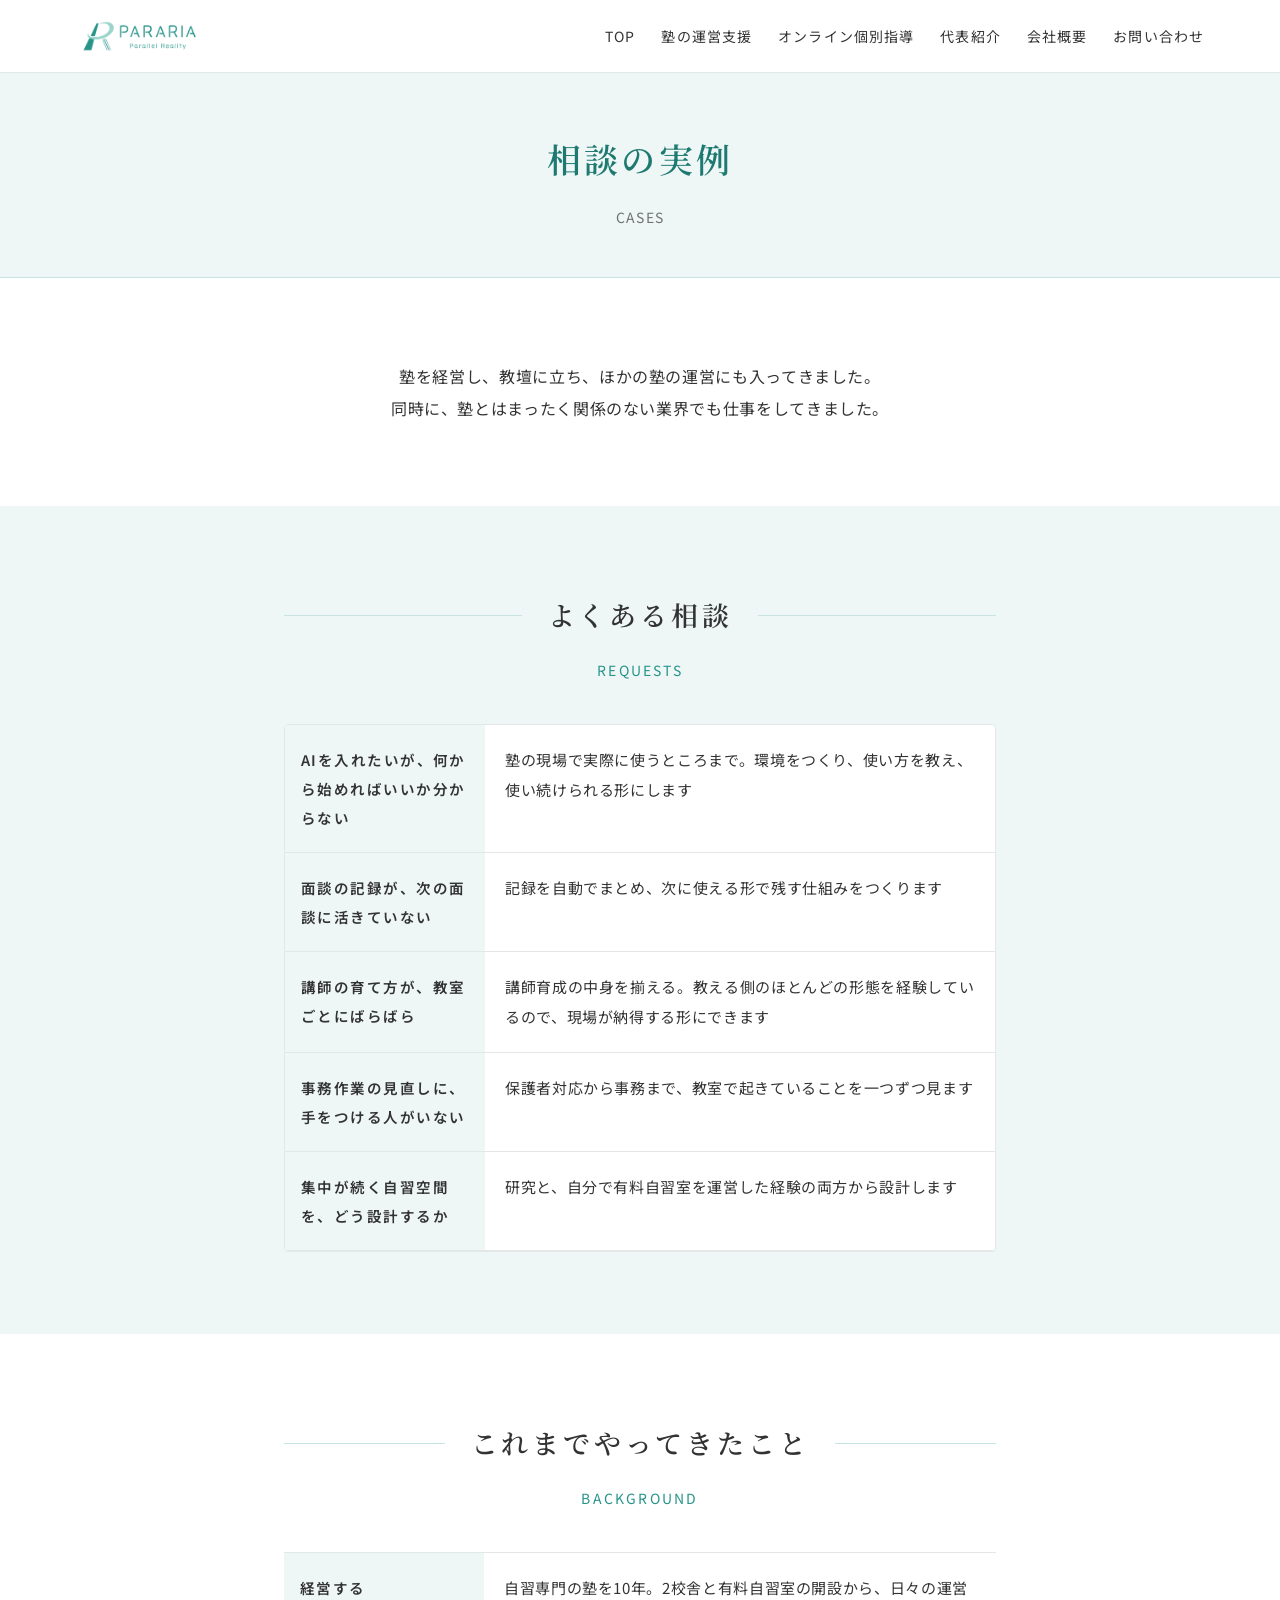
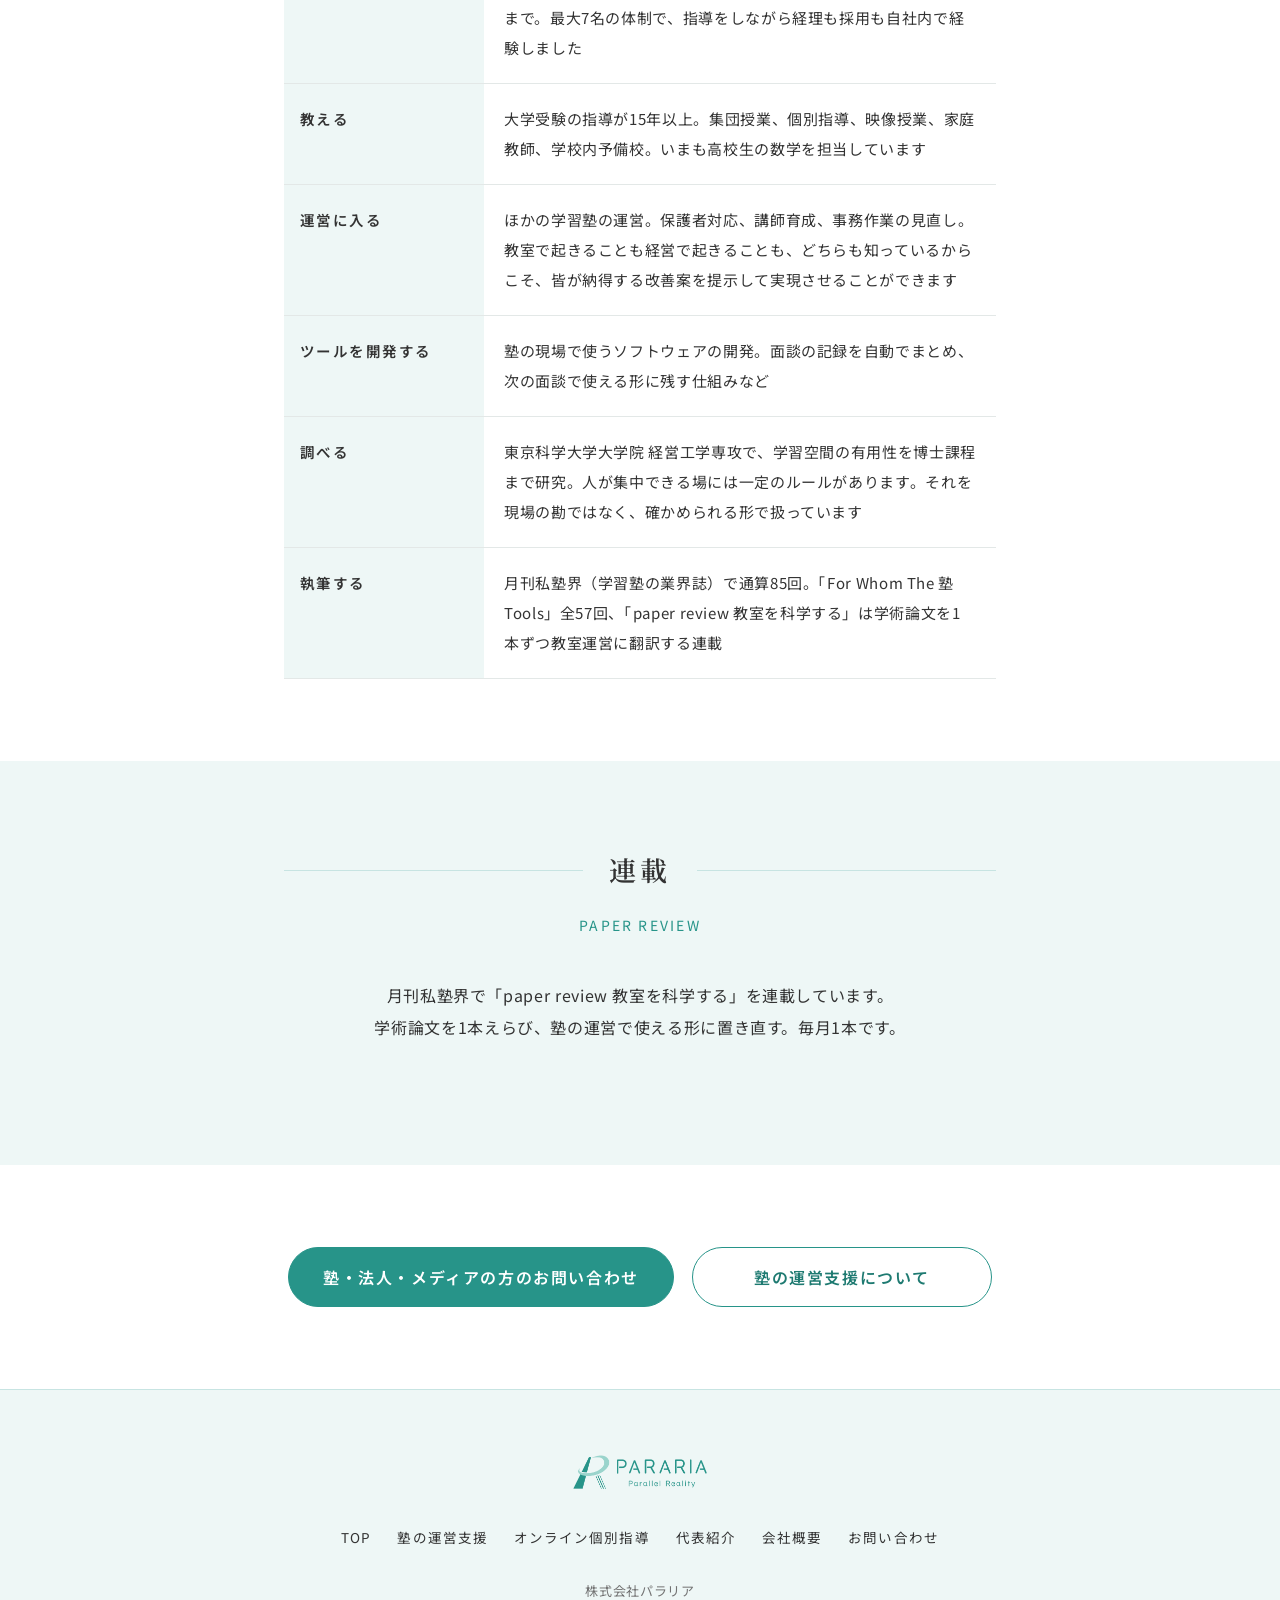
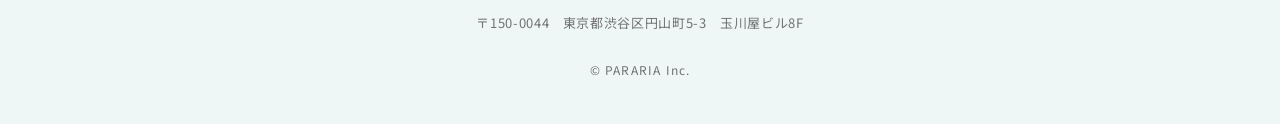
==== card.html @ 1475cfd8 "名刺のQRの飛び先として /card を追加（noindex）" ====
<!DOCTYPE html>
<html lang="ja">
<head>
<meta charset="UTF-8">
<meta name="viewport" content="width=device-width, initial-scale=1">
<title>相談の実例｜株式会社パラリア</title>
<meta name="description" content="学習塾の運営支援。面談記録の仕組み、講師育成、事務作業の見直し、生成AIの導入、自習空間の設計。">
<meta name="robots" content="noindex, follow">
<link rel="icon" href="assets/img/logo-mark.png">
<link rel="preconnect" href="https://fonts.googleapis.com">
<link rel="preconnect" href="https://fonts.gstatic.com" crossorigin>
<link href="https://fonts.googleapis.com/css2?family=Noto+Sans+JP:wght@400;500;600;700&family=Noto+Serif+JP:wght@500;600&display=swap" rel="stylesheet">
<link rel="stylesheet" href="assets/style.css">
</head>
<body>

<header class="header">
  <div class="header-inner">
    <a class="brand" href="index.html"><img src="assets/img/logo.png" alt="PARARIA Parallel Reality"></a>
    <nav class="nav">
      <ul>
        <li><a href="index.html">TOP</a></li>
        <li><a href="corporate.html">塾の運営支援</a></li>
        <li><a href="online.html">オンライン個別指導</a></li>
        <li><a href="profile.html">代表紹介</a></li>
        <li><a href="company.html">会社概要</a></li>
        <li><a href="contact.html">お問い合わせ</a></li>
      </ul>
    </nav>
  </div>
</header>

<main>

  <section class="pagehead">
    <h1>相談の実例</h1>
    <p>CASES</p>
  </section>

  <section class="section">
    <div class="wrap narrow">
      <p class="lead" style="margin-bottom:0">
        塾を経営し、教壇に立ち、ほかの塾の運営にも入ってきました。<br>
        同時に、塾とはまったく関係のない業界でも仕事をしてきました。
      </p>
    </div>
  </section>

  <section class="section tint">
    <div class="wrap narrow">
      <h2 class="section-title">よくある相談</h2>
      <p class="section-sub">REQUESTS</p>
      <div class="deflist">
        <dl>
          <dt>AIを入れたいが、何から始めればいいか分からない</dt>
          <dd>塾の現場で実際に使うところまで。環境をつくり、使い方を教え、使い続けられる形にします</dd>
        </dl>
        <dl>
          <dt>面談の記録が、次の面談に活きていない</dt>
          <dd>記録を自動でまとめ、次に使える形で残す仕組みをつくります</dd>
        </dl>
        <dl>
          <dt>講師の育て方が、教室ごとにばらばら</dt>
          <dd>講師育成の中身を揃える。教える側のほとんどの形態を経験しているので、現場が納得する形にできます</dd>
        </dl>
        <dl>
          <dt>事務作業の見直しに、手をつける人がいない</dt>
          <dd>保護者対応から事務まで、教室で起きていることを一つずつ見ます</dd>
        </dl>
        <dl>
          <dt>集中が続く自習空間を、どう設計するか</dt>
          <dd>研究と、自分で有料自習室を運営した経験の両方から設計します</dd>
        </dl>
      </div>
    </div>
  </section>

  <section class="section">
    <div class="wrap narrow">
      <h2 class="section-title">これまでやってきたこと</h2>
      <p class="section-sub">BACKGROUND</p>
      <div class="deflist">
        <dl>
          <dt>経営する</dt>
          <dd>自習専門の塾を10年。2校舎と有料自習室の開設から、日々の運営まで。最大7名の体制で、指導をしながら経理も採用も自社内で経験しました</dd>
        </dl>
        <dl>
          <dt>教える</dt>
          <dd>大学受験の指導が15年以上。集団授業、個別指導、映像授業、家庭教師、学校内予備校。いまも高校生の数学を担当しています</dd>
        </dl>
        <dl>
          <dt>運営に入る</dt>
          <dd>ほかの学習塾の運営。保護者対応、講師育成、事務作業の見直し。教室で起きることも経営で起きることも、どちらも知っているからこそ、皆が納得する改善案を提示して実現させることができます</dd>
        </dl>
        <dl>
          <dt>ツールを開発する</dt>
          <dd>塾の現場で使うソフトウェアの開発。面談の記録を自動でまとめ、次の面談で使える形に残す仕組みなど</dd>
        </dl>
        <dl>
          <dt>調べる</dt>
          <dd>東京科学大学大学院 経営工学専攻で、学習空間の有用性を博士課程まで研究。人が集中できる場には一定のルールがあります。それを現場の勘ではなく、確かめられる形で扱っています</dd>
        </dl>
        <dl>
          <dt>執筆する</dt>
          <dd>月刊私塾界（学習塾の業界誌）で通算85回。「For Whom The 塾 Tools」全57回、「paper review 教室を科学する」は学術論文を1本ずつ教室運営に翻訳する連載</dd>
        </dl>
      </div>
    </div>
  </section>

  <section class="section tint">
    <div class="wrap narrow">
      <h2 class="section-title">連載</h2>
      <p class="section-sub">PAPER REVIEW</p>
      <p class="lead" style="font-size:1rem">
        月刊私塾界で「paper review 教室を科学する」を連載しています。<br>
        学術論文を1本えらび、塾の運営で使える形に置き直す。毎月1本です。
      </p>
    </div>
  </section>

  <section class="section">
    <div class="wrap narrow">
      <div class="btns" style="margin-top:0">
        <a class="btn" href="form-corporate.html">塾・法人・メディアの方のお問い合わせ</a>
        <a class="btn ghost" href="corporate.html">塾の運営支援について</a>
      </div>
    </div>
  </section>

</main>

<footer class="footer">
  <div class="wrap">
    <img class="flogo" src="assets/img/logo.png" alt="PARARIA">
    <nav>
      <ul>
        <li><a href="index.html">TOP</a></li>
        <li><a href="corporate.html">塾の運営支援</a></li>
        <li><a href="online.html">オンライン個別指導</a></li>
        <li><a href="profile.html">代表紹介</a></li>
        <li><a href="company.html">会社概要</a></li>
        <li><a href="contact.html">お問い合わせ</a></li>
      </ul>
    </nav>
    <p class="meta">株式会社パラリア</p>
    <p class="meta">〒150-0044　東京都渋谷区円山町5-3　玉川屋ビル8F</p>
    <p class="copy">&copy; PARARIA Inc.</p>
  </div>
</footer>

</body>
</html>
---- assets/style.css ----
@charset "UTF-8";
/* =========================================================
   PARARIA / 株式会社パラリア コーポレートサイト
   現行サイト（Wix）のデザインを踏襲した静的スタイル
   ブランドカラーはロゴ原本(pararia-yoko.png)から実測した値を正とする
   ========================================================= */

:root{
  --teal:        #279489;  /* ロゴ本体のティール（主色） */
  --teal-dark:   #1E7A71;  /* ホバー・フッター */
  --mint:        #9AD4CC;  /* ロゴのスウッシュ */
  --mint-line:   #C7E4E2;  /* 罫線・表ヘッダ */
  --mint-bg:     #EEF7F6;  /* 淡い面 */
  --navy:        #003A96;  /* 補助（法人向けの締め） */
  --text:        #333333;
  --sub:         #727272;
  --line:        #E3E8E7;
  --white:       #FFFFFF;

  --serif: "Noto Serif JP", "Yu Mincho", "游明朝", "YuMincho", "Hiragino Mincho ProN", serif;
  --sans:  "Noto Sans JP", "Yu Gothic", "游ゴシック", "YuGothic", "Hiragino Sans", "Meiryo", sans-serif;

  --wrap: 1000px;
}

*,*::before,*::after{ box-sizing:border-box; }

html{ scroll-behavior:smooth; }

body{
  margin:0;
  font-family:var(--sans);
  font-size:16px;
  line-height:2;
  color:var(--text);
  background:var(--white);
  -webkit-font-smoothing:antialiased;
  letter-spacing:.04em;
}

img{ max-width:100%; height:auto; display:block; }
a{ color:var(--teal); }

.wrap{ width:100%; max-width:var(--wrap); margin:0 auto; padding:0 24px; }
.narrow{ max-width:760px; }

/* ---------------- ヘッダー ---------------- */
.header{
  position:sticky; top:0; z-index:100;
  background:rgba(255,255,255,.96);
  backdrop-filter:saturate(140%) blur(6px);
  border-bottom:1px solid var(--line);
}
.header-inner{
  display:flex; align-items:center; justify-content:space-between;
  gap:24px; padding:14px 24px; max-width:1180px; margin:0 auto;
}
.brand{ display:block; flex:0 0 auto; }
.brand img{ height:44px; width:auto; }

.nav ul{
  display:flex; flex-wrap:wrap; justify-content:flex-end;
  gap:4px 22px; list-style:none; margin:0; padding:0;
}
.nav a{
  display:inline-block; padding:4px 2px;
  font-size:14px; line-height:1.6; letter-spacing:.08em;
  color:var(--text); text-decoration:none; white-space:nowrap;
  border-bottom:1px solid transparent;
}
.nav a:hover{ color:var(--teal); border-bottom-color:var(--teal); }
.nav a[aria-current="page"]{ color:var(--teal); border-bottom-color:var(--teal); }

/* ---------------- ヒーロー ----------------
   写真を使わず、ブランドカラーのベタ面に白抜きロゴを置く。
   ・閉校した校舎の写真を看板にしなくて済む
   ・代表の顔を出さないので「個人商店」に見えない
   会社として名乗るためだけの面なので、要素はロゴ・一行・補足の3つに絞る。 */
.hero{
  background:var(--teal);
  padding:78px 0 74px;
  text-align:center;
}
.hero .biglogo{
  height:clamp(56px,7.4vw,92px); width:auto;
  margin:0 auto 32px;
}
.hero .rule{
  width:56px; height:1px; background:rgba(255,255,255,.45);
  margin:0 auto 30px;
}
.hero .headline{
  font-family:var(--serif);
  font-size:clamp(21px,3.5vw,34px);
  line-height:1.7; font-weight:600; color:#fff;
  letter-spacing:.06em;
  /* 下の .hero p の max-width:660px がこの見出しにも効くため、
     margin を 0 にすると 660px の箱ごと左へ寄る。auto と max-width 解除で中央に戻す */
  max-width:none; margin:0 auto 24px;
  /* 末尾の句点と字送りの分だけ右に余白が出て、中央揃えでも左寄りに見える。その半分を戻す */
  text-indent:.28em;
}
.hero p{
  margin:0 auto 10px; max-width:660px;
  color:rgba(255,255,255,.93); font-size:15.5px;
}
.hero p:last-child{ margin-bottom:0; }

/* パラリアとは の冒頭に降ろしたステートメント */
.statement{
  font-family:var(--serif);
  font-size:clamp(21px,3.2vw,31px);
  line-height:1.8; font-weight:600; color:var(--teal-dark);
  letter-spacing:.06em; text-align:center;
  margin:0 auto 44px; padding-bottom:34px;
  border-bottom:1px solid var(--mint-line);
}

/* 下層ページの見出し帯 */
.pagehead{
  background:var(--mint-bg);
  border-bottom:1px solid var(--mint-line);
  padding:52px 0 46px; text-align:center;
}
.pagehead h1{
  font-family:var(--serif); font-weight:600;
  font-size:clamp(24px,3.4vw,34px); letter-spacing:.1em;
  margin:0 0 10px; color:var(--teal-dark);
}
.pagehead p{ margin:0; color:var(--sub); font-size:14px; letter-spacing:.1em; }

/* ---------------- セクション ---------------- */
.section{ padding:82px 0; }
.section.tint{ background:var(--mint-bg); }
.section.tight{ padding:56px 0; }

.section-title{
  display:flex; align-items:center; gap:26px;
  font-family:var(--serif); font-weight:600;
  font-size:clamp(20px,2.8vw,27px); letter-spacing:.14em;
  color:var(--text); margin:0 0 14px; text-align:center;
}
.section-title::before,
.section-title::after{
  content:""; flex:1 1 0; height:1px; background:var(--mint-line);
}
.section-sub{
  text-align:center; color:var(--teal); font-size:14px;
  letter-spacing:.16em; margin:0 0 40px;
}
.lead{ text-align:center; font-size:16px; margin:0 auto 40px; max-width:760px; }

/* ---------------- 日本語の改行 ----------------
   「〜ありません。」の「ん。」だけが次行に落ちるのを防ぐ。
   auto-phrase＝文節で折り返す／balance＝行の長さを揃える／pretty＝最終行を1語にしない。
   いずれも未対応ブラウザでは既定値と同じ挙動になるので、壊れる方向の副作用が無い */
h1, h2, h3,
.statement, .section-title, .lead, .page-title{
  word-break:auto-phrase; text-wrap:balance;
}
p, li, dd, dt{ text-wrap:pretty; }
/* ここで絶対に割らせたくない語句に付ける（auto-phrase 非対応ブラウザ向けの保険） */
.nobr{ white-space:nowrap; }
.lead strong{ color:var(--teal-dark); }

/* ---------------- ボタン ---------------- */
.btns{ display:flex; flex-wrap:wrap; gap:18px; justify-content:center; margin-top:44px; }
.btn{
  display:inline-flex; align-items:center; justify-content:center; gap:.5em;
  min-width:300px; padding:17px 34px;
  background:var(--teal); color:#fff; text-decoration:none;
  border:1px solid var(--teal); border-radius:999px;
  font-size:16px; font-weight:600; letter-spacing:.1em; line-height:1.5;
  transition:background .2s, color .2s, transform .2s;
}
.btn:hover{ background:var(--teal-dark); border-color:var(--teal-dark); transform:translateY(-1px); }
.btn.ghost{ background:#fff; color:var(--teal-dark); }
.btn.ghost:hover{ background:var(--teal); color:#fff; }
.btn.sm{ min-width:200px; padding:12px 26px; font-size:14px; }

/* ---------------- 2つの入口 ---------------- */
.gates{ display:grid; grid-template-columns:repeat(2,1fr); gap:28px; }
.gate{
  display:flex; flex-direction:column;
  background:#fff; border:1px solid var(--mint-line); border-radius:6px;
  padding:38px 32px 32px; text-align:center;
  color:var(--text); text-decoration:none;
  transition:box-shadow .25s, transform .25s;
}
.gate,.gate *{ text-decoration:none; }
.gate:hover{ box-shadow:0 10px 30px rgba(39,148,137,.13); transform:translateY(-2px); }
.gate .tag{
  display:inline-block; align-self:center;
  background:var(--teal); color:#fff; border-radius:999px;
  font-size:12px; letter-spacing:.16em; padding:5px 18px; margin-bottom:20px;
}
.gate h3{
  font-family:var(--serif); font-size:21px; font-weight:600;
  letter-spacing:.08em; margin:0 0 14px; line-height:1.7;
}
.gate p{ margin:0 0 26px; font-size:14.5px; color:var(--sub); text-align:left; }
.gate .btn{ min-width:0; width:100%; margin-top:auto; }

/* ---------------- カード（3列・4列） ---------------- */
.cards{ display:grid; gap:26px; }
.cards.c3{ grid-template-columns:repeat(3,1fr); }
.cards.c4{ grid-template-columns:repeat(4,1fr); }
.card{
  background:#fff; border:1px solid var(--line); border-radius:6px;
  padding:32px 26px; text-align:center;
}
.card .num{
  display:inline-flex; align-items:center; justify-content:center;
  width:34px; height:34px; border-radius:50%;
  background:var(--mint); color:#fff; font-size:14px; font-weight:700;
  margin-bottom:16px;
}
.card h3{
  font-size:17px; font-weight:600; letter-spacing:.06em;
  color:var(--teal-dark); margin:0 0 12px; line-height:1.7;
}
.card p{ margin:0; font-size:14.5px; color:var(--sub); text-align:left; }

/* VALUES */
.values{ display:grid; grid-template-columns:repeat(3,1fr); gap:0; border:1px solid var(--mint-line); }
.value{ padding:38px 30px; text-align:center; border-right:1px solid var(--mint-line); background:#fff; }
.value:last-child{ border-right:0; }
.value .no{ font-family:var(--serif); font-size:13px; letter-spacing:.2em; color:var(--mint); display:block; margin-bottom:14px; }
.value h3{ font-family:var(--serif); font-size:19px; font-weight:600; letter-spacing:.08em; margin:0 0 14px; color:var(--teal-dark); line-height:1.7; }
.value p{ margin:0; font-size:14px; color:var(--sub); }

/* ---------------- 実践と研究（2軸を並べて「両方ある」ことを一目で見せる） ---------------- */
.axes{ display:grid; grid-template-columns:1fr 1fr; gap:0; border:1px solid var(--mint-line); background:#fff; }
.axis{ padding:38px 34px; border-right:1px solid var(--mint-line); }
.axis:last-child{ border-right:0; }
.axis-label{
  display:block; font-family:var(--serif); font-size:20px; font-weight:600;
  color:var(--teal-dark); letter-spacing:.18em; text-align:center;
  padding-bottom:18px; margin-bottom:26px; border-bottom:1px solid var(--mint-line);
}
.axis dl{ margin:0 0 24px; }
.axis dl:last-child{ margin-bottom:0; }
.axis dt{
  font-size:15px; font-weight:600; color:var(--text); letter-spacing:.08em;
  margin:0 0 7px; padding-left:16px; position:relative;
}
.axis dt::before{
  content:""; position:absolute; left:0; top:.66em;
  width:7px; height:7px; background:var(--mint); border-radius:50%;
}
.axis dd{ margin:0; padding-left:16px; font-size:14.5px; color:var(--sub); line-height:1.85; }

/* ---------------- 写真帯 ---------------- */
.photos{ display:grid; grid-template-columns:repeat(3,1fr); gap:14px; }
.photos img{ width:100%; aspect-ratio:1/.92; object-fit:cover; border-radius:3px; }

/* ---------------- 代表 ---------------- */
.profile{ display:grid; grid-template-columns:340px 1fr; gap:52px; align-items:start; }
.profile-photo img{ width:100%; border-radius:4px; }
.profile-photo .cap{ margin-top:12px; text-align:center; font-size:13px; color:var(--sub); letter-spacing:.08em; }
.profile-body h2{
  font-family:var(--serif); font-size:26px; font-weight:600;
  letter-spacing:.08em; margin:0 0 6px; line-height:1.6;
}
.profile-body .name{ font-size:15px; color:var(--sub); letter-spacing:.14em; margin:0 0 28px; }
.profile-body .quote{
  font-family:var(--serif); font-size:20px; color:var(--teal-dark);
  border-left:3px solid var(--mint); padding-left:20px; margin:0 0 26px; line-height:1.9;
}
.profile-body p{ margin:0 0 20px; }

/* ---------------- 定義リスト（会社概要） ---------------- */
.deflist{ border-top:1px solid var(--line); background:#fff; }
/* 淡い面のセクションに置いたときは、見出し列が背景と同化しないよう枠で締める */
.section.tint .deflist{ border:1px solid var(--line); border-radius:4px; overflow:hidden; }
.deflist dl{ display:grid; grid-template-columns:200px 1fr; margin:0; border-bottom:1px solid var(--line); }
/* 見出し語が長い一覧（業種名など）は見出し列を広げて折り返させない */
.deflist.wide dl{ grid-template-columns:230px 1fr; }
.deflist dt{ padding:20px 16px; background:var(--mint-bg); font-weight:600; font-size:14.5px; letter-spacing:.1em; }
.deflist dd{ padding:20px 20px; margin:0; font-size:15px; }

/* ---------------- 実績の列挙 ----------------
   deflist より軽い見せ方。背景色も枠も持たず、罫線だけで区切る */
.reclist{ border-top:1px solid var(--line); }
.reclist dl{
  display:grid; grid-template-columns:150px 1fr; gap:0 26px;
  margin:0; padding:22px 4px; border-bottom:1px solid var(--line);
}
.reclist dt{
  font-size:14px; font-weight:600; color:var(--teal-dark); letter-spacing:.1em;
}
.reclist dd{ margin:0; font-size:15px; }

/* ---------------- 研究の図 ----------------
   本文中では縮んで文字が読めないので、クリックで原寸を別タブに開く */
.fig{ margin:46px 0 0; }
.fig a{ display:block; }
.fig img{
  width:100%; display:block; background:#fff;
  border:1px solid var(--mint-line); border-radius:3px;
}
.fig a:hover img{ border-color:var(--teal); }
.fig figcaption{
  margin-top:15px; font-size:13px; color:var(--sub);
  text-align:center; line-height:1.9;
}
.fig .zoom{ color:var(--teal-dark); }

/* 図の拡大表示（JSなし・:target で開閉する）。
   別タブで画像を開くと戻る手段が無くなるため、同じページの上に重ねる */
.lightbox{
  display:none; position:fixed; z-index:200;
  top:0; left:0; right:0; bottom:0; width:100%;
  height:100vh; height:100dvh;   /* dvh はスマホのアドレスバー出没に追従する */
  background:rgba(18,44,41,.94); padding:7vh 5vw 5vh;
  align-items:center; justify-content:center; text-decoration:none;
  overflow:auto;
}
.lightbox:target{ display:flex; }
.lightbox img{
  max-width:100%; max-height:86vh; width:auto;
  background:#fff; border-radius:3px;
}
.lightbox .lightbox-close{
  position:absolute; top:22px; right:30px; color:#fff;
  font-size:15px; letter-spacing:.1em; font-family:var(--sans);
  border:1px solid rgba(255,255,255,.5); border-radius:3px;
  padding:7px 16px;
}
.lightbox .lightbox-close:hover{ background:rgba(255,255,255,.16); }
@media (max-width:640px){
  .lightbox{ padding:64px 16px 24px; }
  .lightbox .lightbox-close{ top:14px; right:14px; }
}

/* 実績リストの中を性質で割る小見出し（主催／登壇／委員 など） */
.sub-head{
  font-size:12.5px; font-weight:600; letter-spacing:.18em; color:var(--teal);
  margin:40px 0 6px;
}
.sub-head:first-child{ margin-top:0; }

/* ---------------- 表 ---------------- */
.table-wrap{ overflow-x:auto; }
table.price{
  width:100%; border-collapse:collapse; margin:0 auto; background:#fff;
  min-width:520px;
}
table.price th, table.price td{
  border:1px solid var(--mint-line); padding:16px 14px;
  text-align:center; font-size:15px; line-height:1.7;
}
table.price thead th{ background:var(--mint-line); font-weight:600; letter-spacing:.08em; }
table.price tbody th{ background:var(--mint-bg); font-weight:600; width:26%; }
table.price .fee{ font-size:18px; font-weight:700; color:var(--teal-dark); }
.table-note{ text-align:center; font-size:13px; color:var(--sub); margin-top:16px; }

/* ---------------- 流れ ---------------- */
.flow{ display:grid; grid-template-columns:repeat(5,1fr); gap:12px; }
.flow .step{ background:#fff; border:1px solid var(--mint-line); border-radius:6px; padding:24px 16px; text-align:center; position:relative; }
.flow .step .no{ display:block; font-family:var(--serif); color:var(--mint); font-size:13px; letter-spacing:.2em; margin-bottom:10px; }
.flow .step h3{ font-size:15px; font-weight:600; margin:0 0 8px; color:var(--teal-dark); line-height:1.6; }
.flow .step p{ margin:0; font-size:13px; color:var(--sub); }

/* ---------------- FAQ ---------------- */
.faq{ border-top:1px solid var(--line); }
.faq details{ border-bottom:1px solid var(--line); }
.faq summary{
  cursor:pointer; list-style:none; padding:22px 44px 22px 40px;
  font-size:16px; font-weight:600; position:relative; line-height:1.8;
}
.faq summary::-webkit-details-marker{ display:none; }
.faq summary::before{
  content:"Q."; position:absolute; left:0; top:22px;
  color:var(--teal); font-family:var(--serif); font-weight:700;
}
.faq summary::after{
  content:""; position:absolute; right:8px; top:32px;
  width:9px; height:9px; border-right:1.5px solid var(--teal); border-bottom:1.5px solid var(--teal);
  transform:rotate(45deg); transition:transform .2s;
}
.faq details[open] summary::after{ transform:rotate(-135deg); top:36px; }
.faq .a{ padding:0 44px 24px 40px; position:relative; color:var(--sub); font-size:15px; }
.faq .a::before{
  content:"A."; position:absolute; left:0; top:0;
  color:var(--mint); font-family:var(--serif); font-weight:700;
}

/* ---------------- 実績数値 ---------------- */
.stats{ display:grid; grid-template-columns:repeat(4,1fr); gap:0; border:1px solid var(--mint-line); background:#fff; }
.stats.c3{ grid-template-columns:repeat(3,1fr); }
.stats.c3{ grid-template-columns:repeat(3,1fr); }
.stat{ padding:32px 18px; text-align:center; border-right:1px solid var(--mint-line); }
.stat:last-child{ border-right:0; }
.stat .v{ font-family:var(--serif); font-size:30px; font-weight:600; color:var(--teal-dark); line-height:1.3; display:block; }
.stat .v small{ font-size:15px; margin-left:2px; }
.stat .k{ font-size:13px; color:var(--sub); letter-spacing:.1em; margin-top:8px; display:block; }

/* 未確定の値であることを画面上で明示する（そのまま公開させないための印） */
.todo{
  background:#FFF4CC; color:#8A6A00; border:1px dashed #E0B500;
  border-radius:3px; padding:1px 8px; font-size:13px; font-weight:600;
  font-family:var(--sans); letter-spacing:.04em; white-space:nowrap;
}

/* ---------------- お問い合わせ ---------------- */
.contact-box{
  border:1px solid var(--mint-line); border-radius:6px; background:#fff;
  padding:44px 36px; text-align:center;
}
.contact-list{ list-style:none; margin:0 0 8px; padding:0; }
.contact-list li{ padding:18px 0; border-bottom:1px solid var(--line); }
.contact-list li:last-child{ border-bottom:0; }
.contact-list .k{ display:block; font-size:12px; letter-spacing:.2em; color:var(--teal); margin-bottom:4px; }
.contact-list .v{ font-family:var(--serif); font-size:22px; letter-spacing:.06em; }
.contact-list .v a{ text-decoration:none; color:var(--text); }
.contact-list .v a:hover{ color:var(--teal); }

/* ---------------- お問い合わせの2窓口 ----------------
   .gate と違い、中にボタンとリンクを2つ置くので a 要素にできない。別クラスにしてある */
.windows{ display:grid; grid-template-columns:repeat(2,1fr); gap:28px; }
.window{
  border:1px solid var(--mint-line); border-radius:6px; background:#fff;
  padding:40px 34px; display:flex; flex-direction:column;
}
.window .tag{
  display:inline-block; align-self:flex-start; background:var(--mint-bg);
  color:var(--teal-dark); font-size:12px; letter-spacing:.14em;
  padding:5px 13px; border-radius:2px; margin-bottom:20px;
}
.window h3{
  font-family:var(--serif); font-size:21px; font-weight:600;
  color:var(--teal-dark); line-height:1.65; margin:0 0 16px;
}
.window p{ margin:0 0 12px; font-size:14.5px; color:var(--sub); }
.window .addr{
  font-family:var(--serif); font-size:17px; letter-spacing:.04em;
  word-break:break-all; margin-bottom:26px;
}
.window .addr a{ color:var(--text); text-decoration:none; }
.window .addr a:hover{ color:var(--teal); }
.window .to{ margin-top:auto; }
.window .to .btn{ width:100%; min-width:0; }
.window .sub-link{
  display:block; text-align:center; margin-top:15px;
  font-size:13.5px; color:var(--teal-dark);
}

/* ---------------- お問い合わせフォーム ----------------
   見た目は自前で持ち、送信先だけ Google フォームに投げる。
   Google フォームを埋め込むと、そこだけ別サイトの顔になるため */
.form{ max-width:640px; margin:0 auto; }
.form-row{ margin-bottom:28px; }
.form-row label{
  display:block; font-size:14px; font-weight:600;
  letter-spacing:.06em; margin-bottom:9px;
}
.form-row .req{
  display:inline-block; margin-left:9px; padding:2px 8px;
  background:var(--teal); color:#fff; border-radius:2px;
  font-size:11px; font-weight:600; letter-spacing:.1em; vertical-align:1px;
}
.form-row .opt{
  display:inline-block; margin-left:9px; padding:2px 8px;
  background:var(--mint-bg); color:var(--sub); border:1px solid var(--mint-line);
  border-radius:2px; font-size:11px; letter-spacing:.1em; vertical-align:1px;
}
.form-row .hint{ display:block; font-size:12.5px; color:var(--sub); margin-top:7px; }
.form input[type=text],
.form input[type=email],
.form input[type=tel],
.form select,
.form textarea{
  width:100%; padding:13px 15px;
  border:1px solid var(--mint-line); border-radius:4px;
  background:#fff; color:var(--text);
  font-family:var(--sans); font-size:15.5px; line-height:1.8;
  letter-spacing:.04em;
}
.form textarea{ min-height:170px; resize:vertical; }
.form input:focus, .form select:focus, .form textarea:focus{
  outline:none; border-color:var(--teal);
  box-shadow:0 0 0 3px rgba(39,148,137,.14);
}
.form .send{ text-align:center; margin-top:40px; }
.form .send .btn{ min-width:280px; cursor:pointer; font-family:var(--sans); }
.form .note{
  font-size:13px; color:var(--sub); text-align:center;
  margin-top:18px; line-height:1.9;
}
/* 送信後に出す控えめな完了表示 */
.form-done{
  border:1px solid var(--mint-line); border-radius:6px; background:#fff;
  padding:52px 34px; text-align:center; max-width:640px; margin:0 auto;
}
.form-done h3{
  font-family:var(--serif); font-size:21px; font-weight:600;
  color:var(--teal-dark); margin:0 0 16px; letter-spacing:.06em;
}
.form-done p{ margin:0 0 8px; font-size:15px; color:var(--sub); }

/* ---------------- フッター ---------------- */
.footer{ background:var(--mint-bg); border-top:1px solid var(--mint-line); padding:56px 0 30px; text-align:center; }
.footer .flogo{ height:52px; width:auto; margin:0 auto 22px; }
.footer nav ul{ display:flex; flex-wrap:wrap; justify-content:center; gap:8px 26px; list-style:none; margin:0 0 26px; padding:0; }
.footer nav a{ font-size:13.5px; color:var(--text); text-decoration:none; letter-spacing:.08em; }
.footer nav a:hover{ color:var(--teal); }
.footer .meta{ font-size:13px; color:var(--sub); margin:0 0 6px; }
.footer .copy{ font-size:12px; color:var(--sub); letter-spacing:.1em; margin-top:22px; }

/* ---------------- レスポンシブ ---------------- */
@media (max-width:900px){
  .gates{ grid-template-columns:1fr; }
  .cards.c3,.cards.c4{ grid-template-columns:repeat(2,1fr); }
  .values{ grid-template-columns:1fr; }
  .value{ border-right:0; border-bottom:1px solid var(--mint-line); }
  .value:last-child{ border-bottom:0; }
  .windows{ grid-template-columns:1fr; }
  .axes{ grid-template-columns:1fr; }
  .axis{ border-right:0; border-bottom:1px solid var(--mint-line); }
  .axis:last-child{ border-bottom:0; }
  .profile{ grid-template-columns:1fr; gap:34px; }
  .profile-photo{ max-width:300px; margin:0 auto; }
  .flow{ grid-template-columns:repeat(2,1fr); }
  .stats{ grid-template-columns:repeat(2,1fr); }
  .stat:nth-child(2n){ border-right:0; }
  .stat:nth-child(-n+2){ border-bottom:1px solid var(--mint-line); }
  /* 3枠版は狭い画面では縦積み（2列だと1枠だけ余って形が崩れる） */
  .stats.c3{ grid-template-columns:1fr; }
  .stats.c3 .stat{ border-right:0; border-bottom:1px solid var(--mint-line); }
  .stats.c3 .stat:last-child{ border-bottom:0; }
  .reclist dl{ grid-template-columns:1fr; gap:8px 0; }
  .deflist dl{ grid-template-columns:1fr; }
  /* .deflist.wide dl は基本側の詳細度が高く、この指定だけでは負ける。明示して潰す */
  .deflist.wide dl{ grid-template-columns:1fr; }
  .deflist dt{ padding:14px 16px; }
  .deflist dd{ padding:14px 16px 20px; }
}

@media (max-width:640px){
  body{ font-size:15px; line-height:1.95; }
  .header-inner{ flex-direction:column; gap:12px; padding:12px 16px; }
  .brand img{ height:38px; }
  .nav ul{ justify-content:center; gap:2px 16px; }
  .nav a{ font-size:12.5px; letter-spacing:.04em; }
  .section{ padding:56px 0; }
  .section-title{ gap:14px; }
  .cards.c3,.cards.c4{ grid-template-columns:1fr; }
  .photos{ grid-template-columns:1fr; }
  .flow{ grid-template-columns:1fr; }
  .btn{ min-width:0; width:100%; }
  .contact-box{ padding:32px 20px; }
  .hero{ padding:54px 0 50px; }
  .hero .biglogo{ margin-bottom:26px; }
  .hero .rule{ margin-bottom:24px; }
}
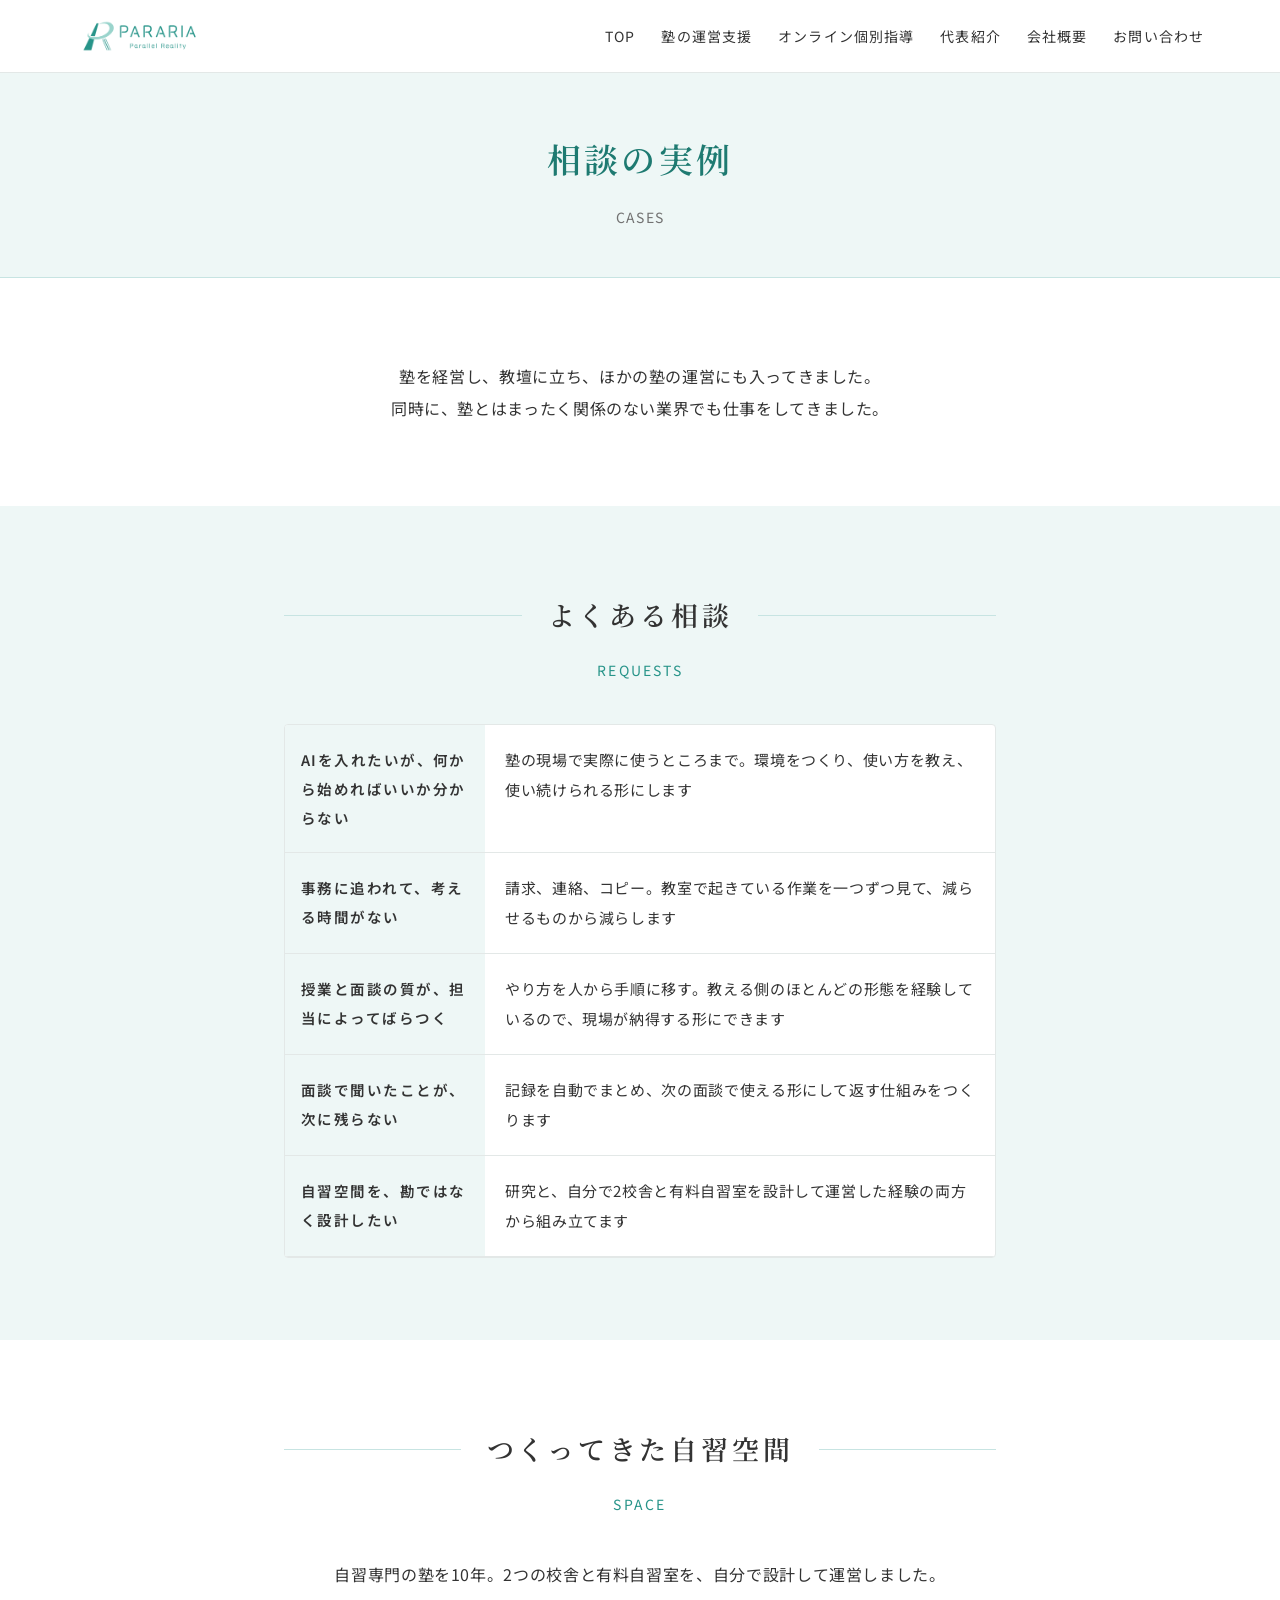
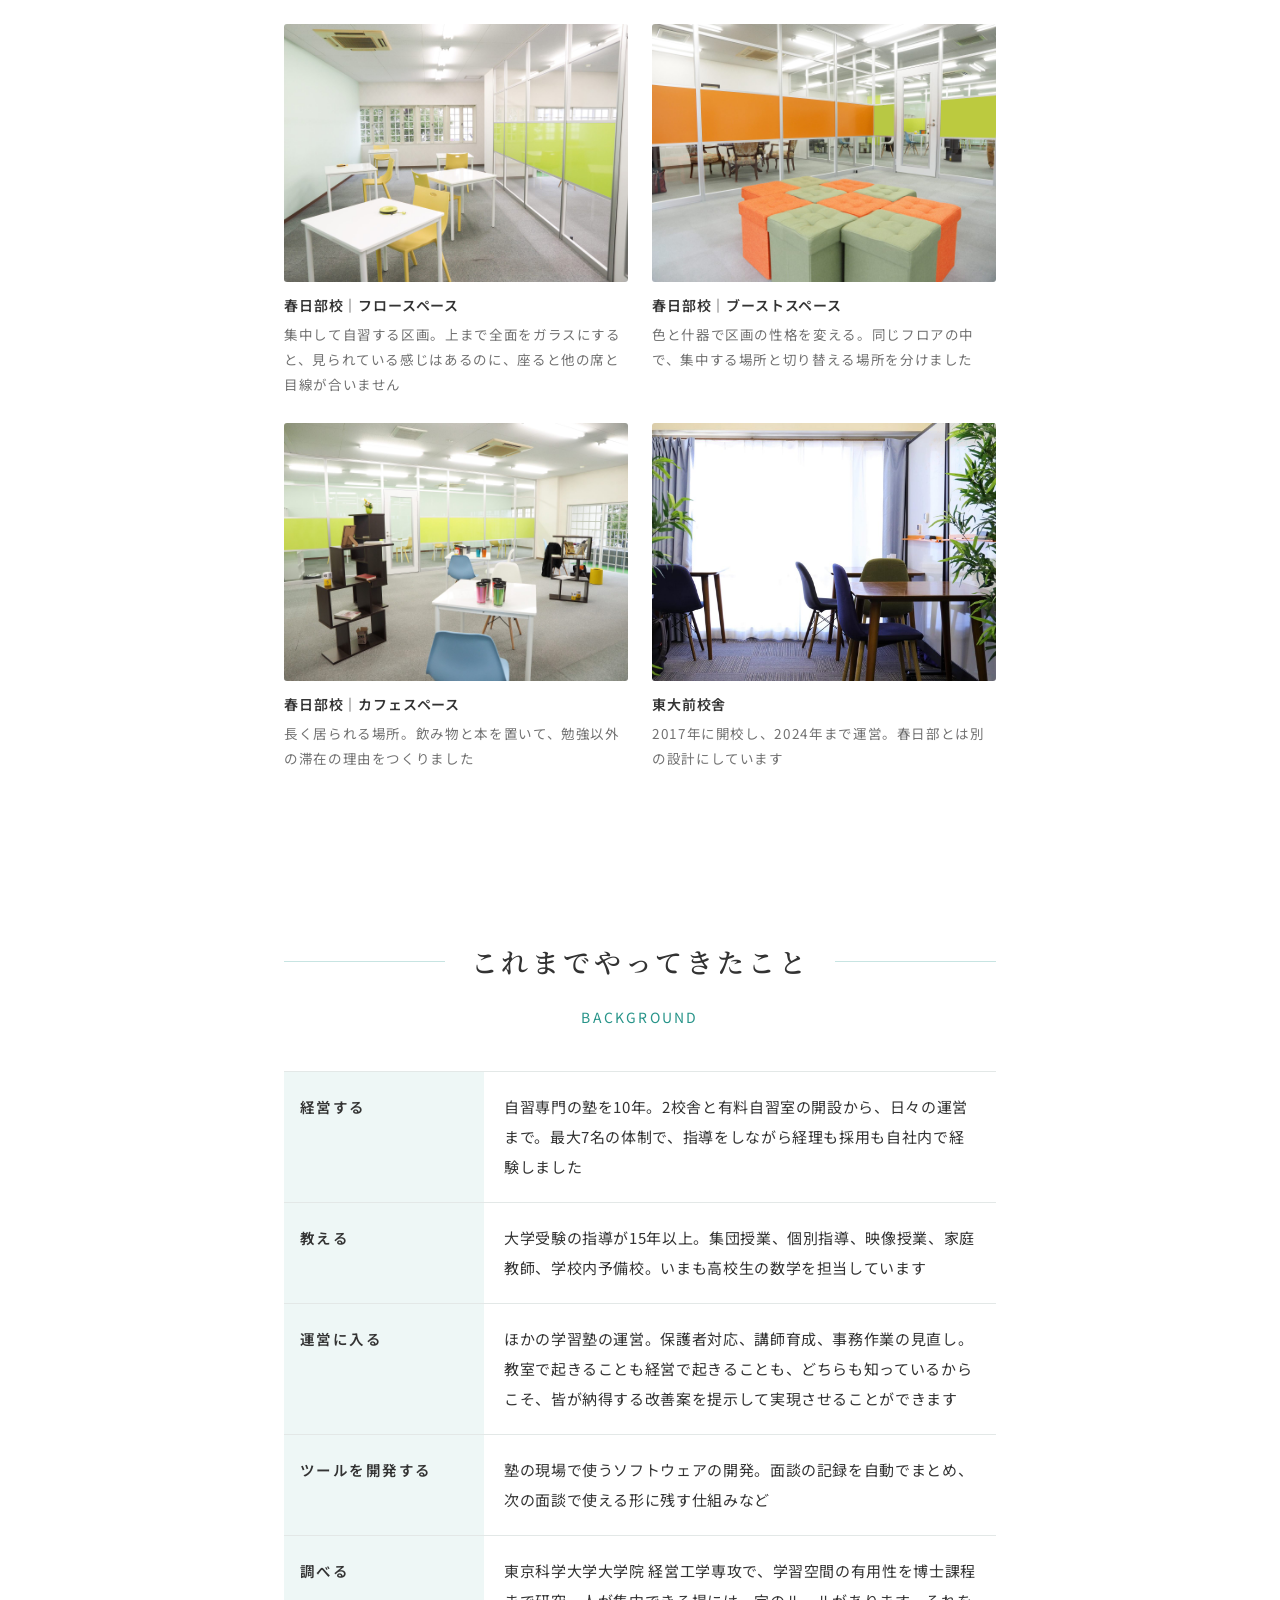
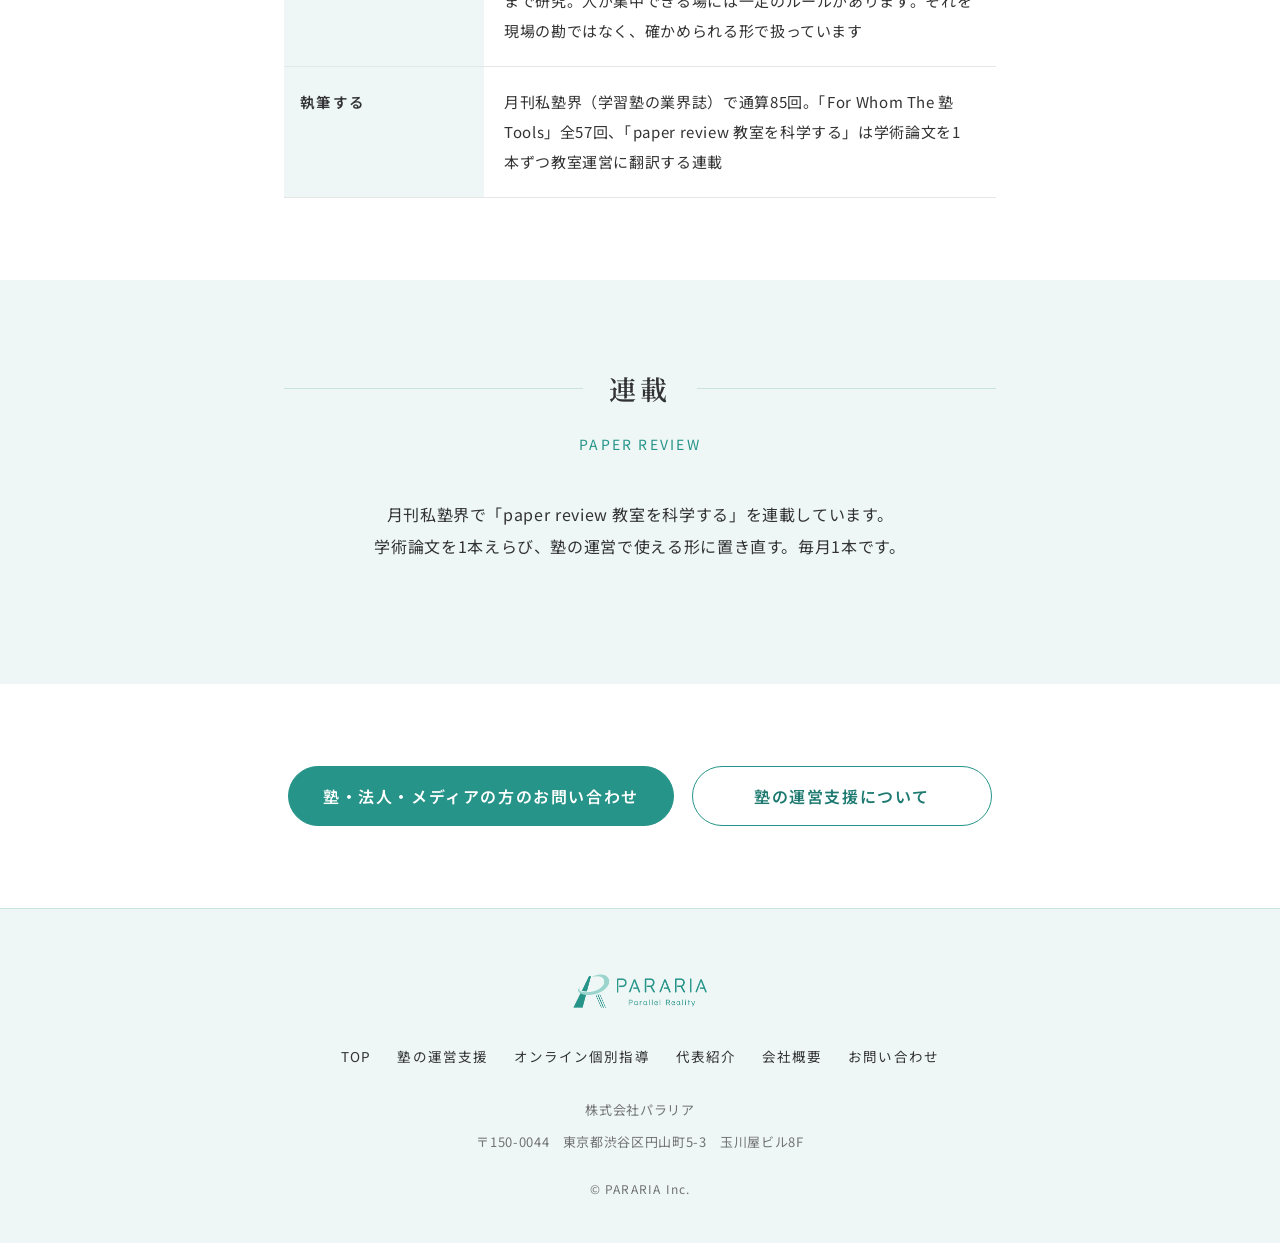
==== commit 90e62896: "C:/Program Files/Git/card に校舎の内装写真と相談の実例を追加" ====
--- a/card.html
+++ b/card.html
@@ -56,21 +56,49 @@
           <dd>塾の現場で実際に使うところまで。環境をつくり、使い方を教え、使い続けられる形にします</dd>
         </dl>
         <dl>
-          <dt>面談の記録が、次の面談に活きていない</dt>
-          <dd>記録を自動でまとめ、次に使える形で残す仕組みをつくります</dd>
+          <dt>事務に追われて、考える時間がない</dt>
+          <dd>請求、連絡、コピー。教室で起きている作業を一つずつ見て、減らせるものから減らします</dd>
         </dl>
         <dl>
-          <dt>講師の育て方が、教室ごとにばらばら</dt>
-          <dd>講師育成の中身を揃える。教える側のほとんどの形態を経験しているので、現場が納得する形にできます</dd>
+          <dt>授業と面談の質が、担当によってばらつく</dt>
+          <dd>やり方を人から手順に移す。教える側のほとんどの形態を経験しているので、現場が納得する形にできます</dd>
         </dl>
         <dl>
-          <dt>事務作業の見直しに、手をつける人がいない</dt>
-          <dd>保護者対応から事務まで、教室で起きていることを一つずつ見ます</dd>
+          <dt>面談で聞いたことが、次に残らない</dt>
+          <dd>記録を自動でまとめ、次の面談で使える形にして返す仕組みをつくります</dd>
         </dl>
         <dl>
-          <dt>集中が続く自習空間を、どう設計するか</dt>
-          <dd>研究と、自分で有料自習室を運営した経験の両方から設計します</dd>
+          <dt>自習空間を、勘ではなく設計したい</dt>
+          <dd>研究と、自分で2校舎と有料自習室を設計して運営した経験の両方から組み立てます</dd>
         </dl>
+      </div>
+    </div>
+  </section>
+
+  <section class="section">
+    <div class="wrap narrow">
+      <h2 class="section-title">つくってきた自習空間</h2>
+      <p class="section-sub">SPACE</p>
+      <p class="lead" style="font-size:1rem;margin-bottom:34px">
+        自習専門の塾を10年。2つの校舎と有料自習室を、自分で設計して運営しました。
+      </p>
+      <div class="casephotos">
+        <figure>
+          <img src="assets/img/case/kasukabe-flow.jpg" alt="春日部校 フロースペース" loading="lazy">
+          <figcaption><b>春日部校｜フロースペース</b>集中して自習する区画。上まで全面をガラスにすると、見られている感じはあるのに、座ると他の席と目線が合いません</figcaption>
+        </figure>
+        <figure>
+          <img src="assets/img/case/kasukabe-boost.jpg" alt="春日部校 ブーストスペース" loading="lazy">
+          <figcaption><b>春日部校｜ブーストスペース</b>色と什器で区画の性格を変える。同じフロアの中で、集中する場所と切り替える場所を分けました</figcaption>
+        </figure>
+        <figure>
+          <img src="assets/img/case/kasukabe-cafe.jpg" alt="春日部校 カフェスペース" loading="lazy">
+          <figcaption><b>春日部校｜カフェスペース</b>長く居られる場所。飲み物と本を置いて、勉強以外の滞在の理由をつくりました</figcaption>
+        </figure>
+        <figure>
+          <img src="assets/img/case/todaimae.jpg" alt="東大前校舎 内装" loading="lazy">
+          <figcaption><b>東大前校舎</b>2017年に開校し、2024年まで運営。春日部とは別の設計にしています</figcaption>
+        </figure>
       </div>
     </div>
   </section>
--- a/assets/style.css
+++ b/assets/style.css
@@ -554,3 +554,11 @@
   .hero .biglogo{ margin-bottom:26px; }
   .hero .rule{ margin-bottom:24px; }
 }
+
+/* ---------------- 事例写真（/card） ---------------- */
+.casephotos{ display:grid; grid-template-columns:repeat(2,1fr); gap:26px 24px; }
+.casephotos figure{ margin:0; }
+.casephotos img{ width:100%; aspect-ratio:4/3; object-fit:cover; border-radius:3px; display:block; }
+.casephotos figcaption{ margin-top:11px; font-size:13.5px; line-height:1.85; color:var(--sub); }
+.casephotos figcaption b{ display:block; color:var(--text); font-weight:600; letter-spacing:.06em; margin-bottom:3px; font-size:14px; }
+@media(max-width:700px){ .casephotos{ grid-template-columns:1fr; } }
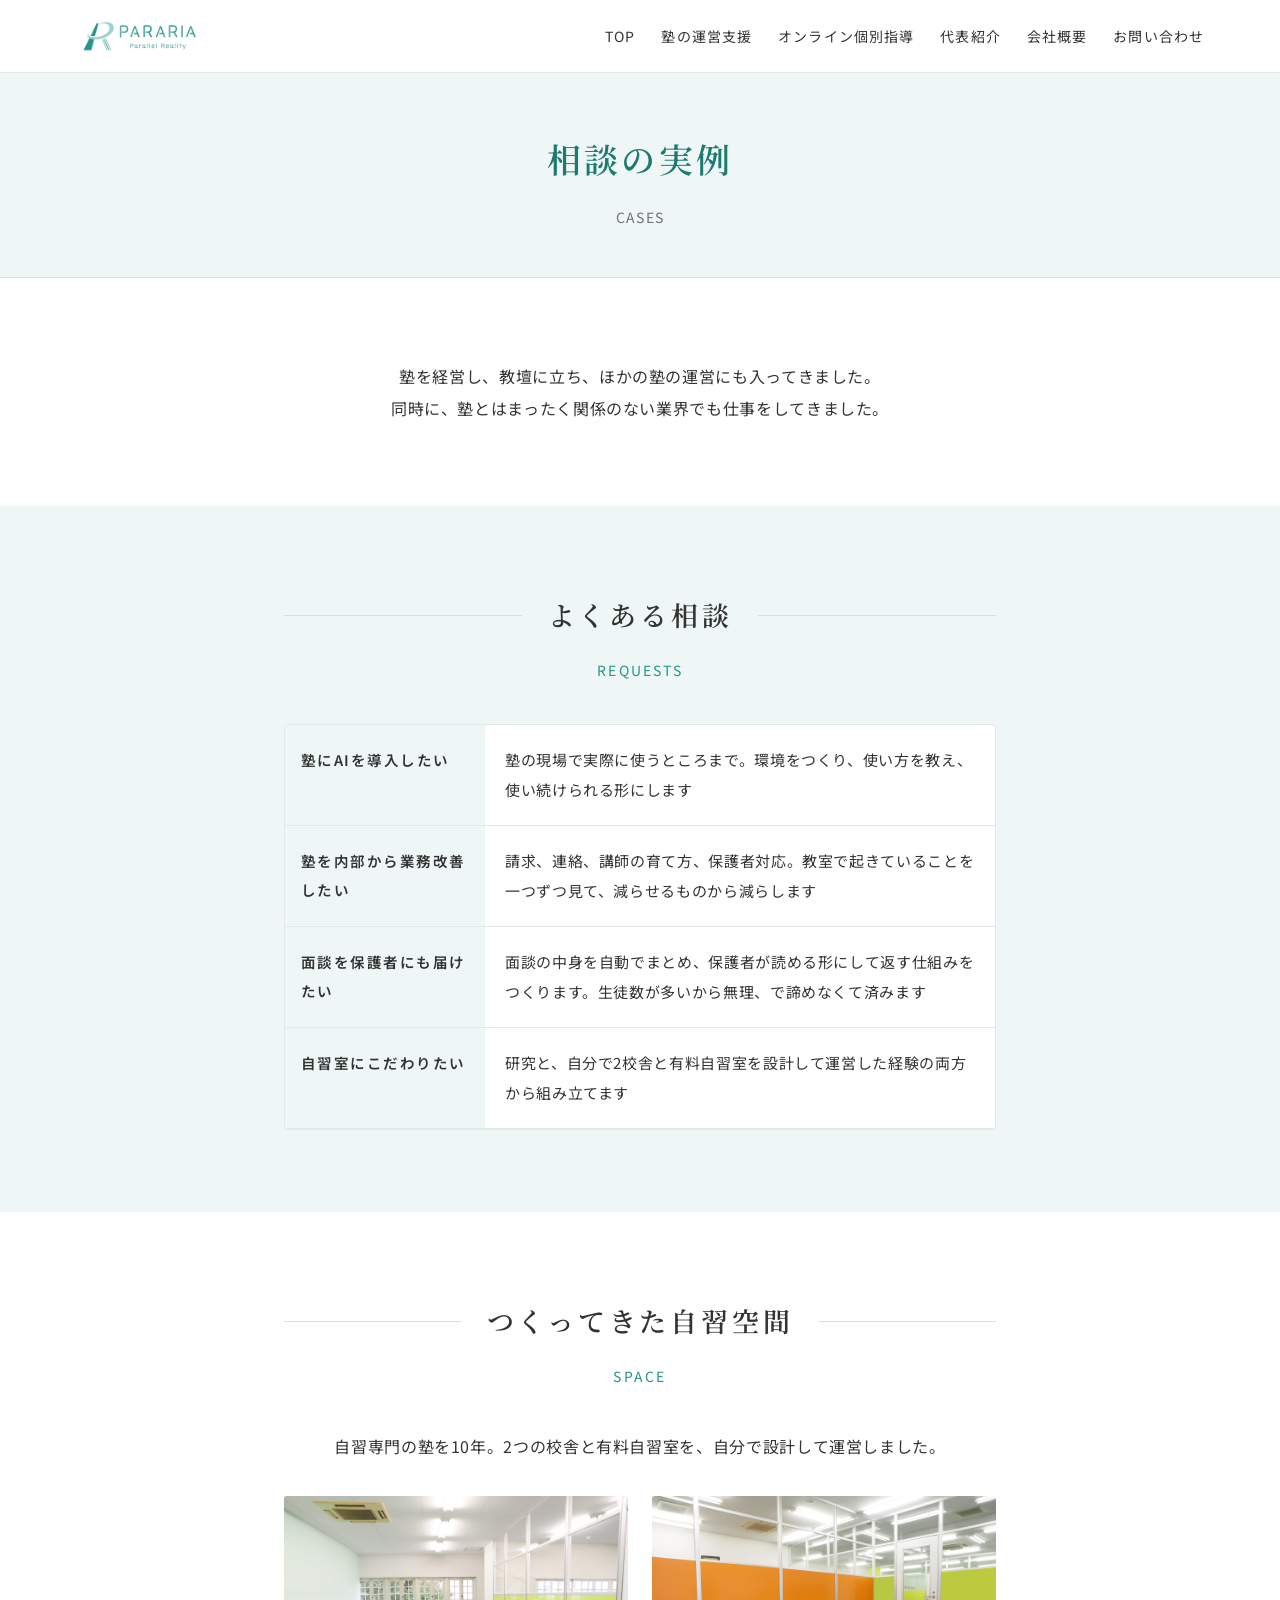
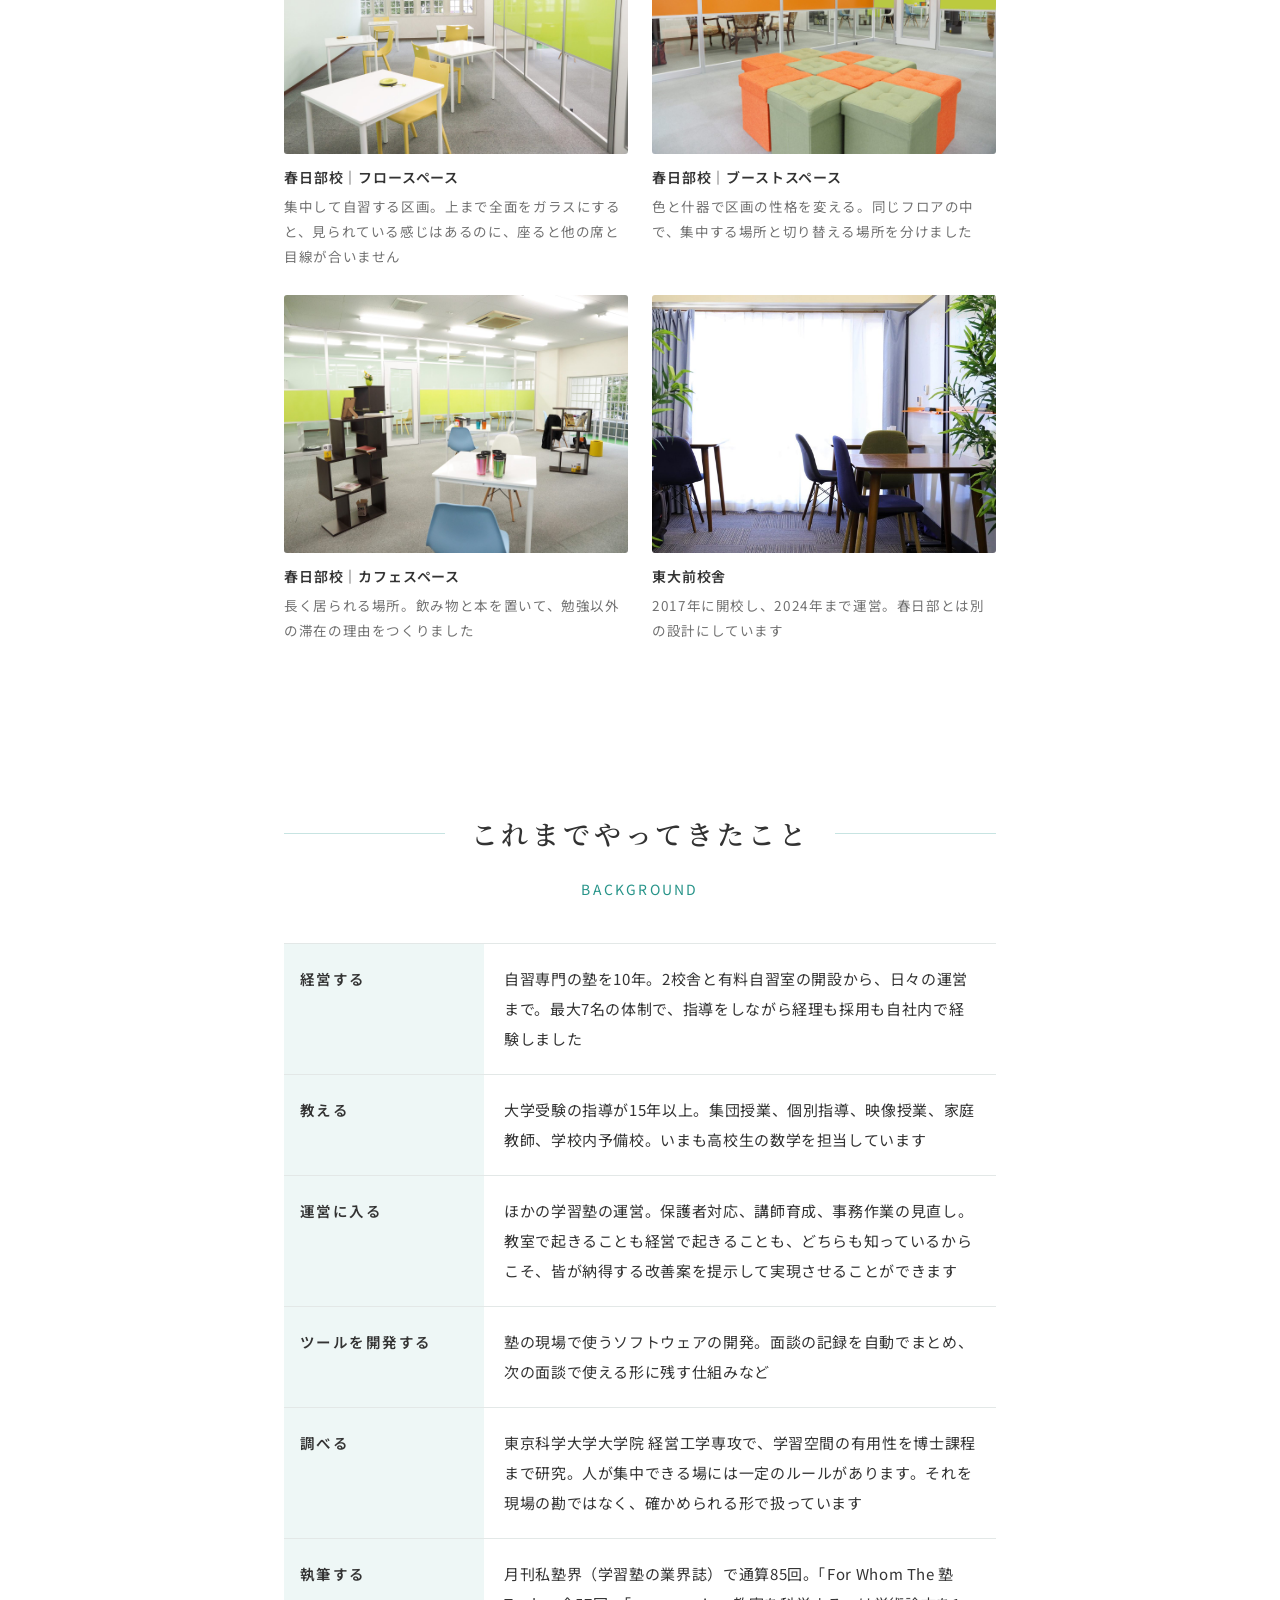
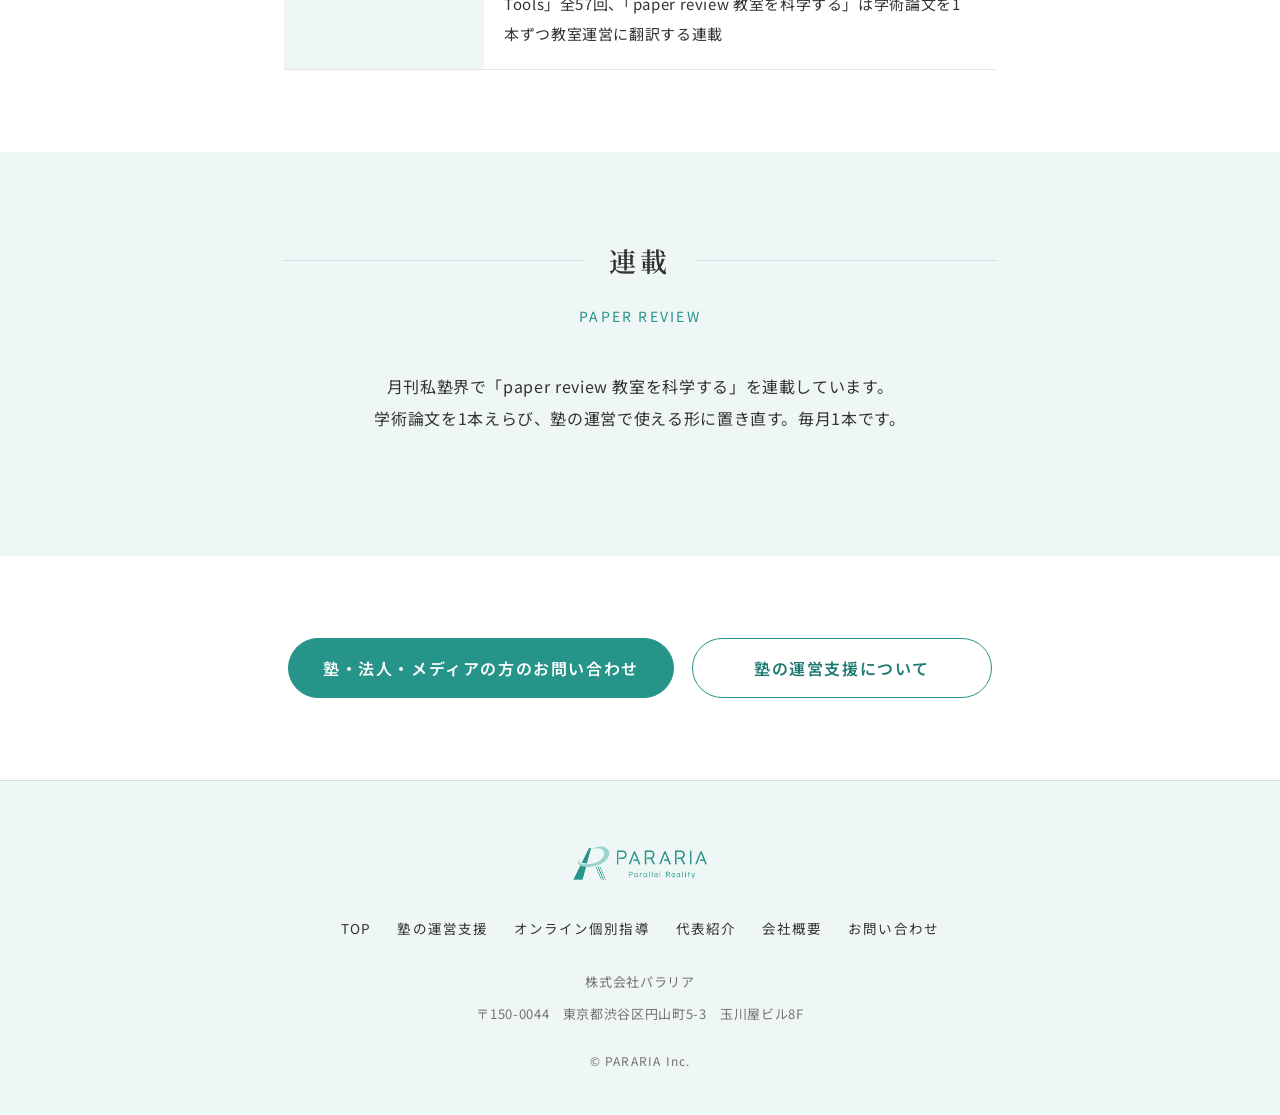
==== commit d8e100a0: "C:/Program Files/Git/card の相談4項目を名刺と揃える" ====
--- a/card.html
+++ b/card.html
@@ -52,23 +52,19 @@
       <p class="section-sub">REQUESTS</p>
       <div class="deflist">
         <dl>
-          <dt>AIを入れたいが、何から始めればいいか分からない</dt>
+          <dt>塾にAIを導入したい</dt>
           <dd>塾の現場で実際に使うところまで。環境をつくり、使い方を教え、使い続けられる形にします</dd>
         </dl>
         <dl>
-          <dt>事務に追われて、考える時間がない</dt>
-          <dd>請求、連絡、コピー。教室で起きている作業を一つずつ見て、減らせるものから減らします</dd>
+          <dt>塾を内部から業務改善したい</dt>
+          <dd>請求、連絡、講師の育て方、保護者対応。教室で起きていることを一つずつ見て、減らせるものから減らします</dd>
         </dl>
         <dl>
-          <dt>授業と面談の質が、担当によってばらつく</dt>
-          <dd>やり方を人から手順に移す。教える側のほとんどの形態を経験しているので、現場が納得する形にできます</dd>
+          <dt>面談を保護者にも届けたい</dt>
+          <dd>面談の中身を自動でまとめ、保護者が読める形にして返す仕組みをつくります。生徒数が多いから無理、で諦めなくて済みます</dd>
         </dl>
         <dl>
-          <dt>面談で聞いたことが、次に残らない</dt>
-          <dd>記録を自動でまとめ、次の面談で使える形にして返す仕組みをつくります</dd>
-        </dl>
-        <dl>
-          <dt>自習空間を、勘ではなく設計したい</dt>
+          <dt>自習室にこだわりたい</dt>
           <dd>研究と、自分で2校舎と有料自習室を設計して運営した経験の両方から組み立てます</dd>
         </dl>
       </div>
